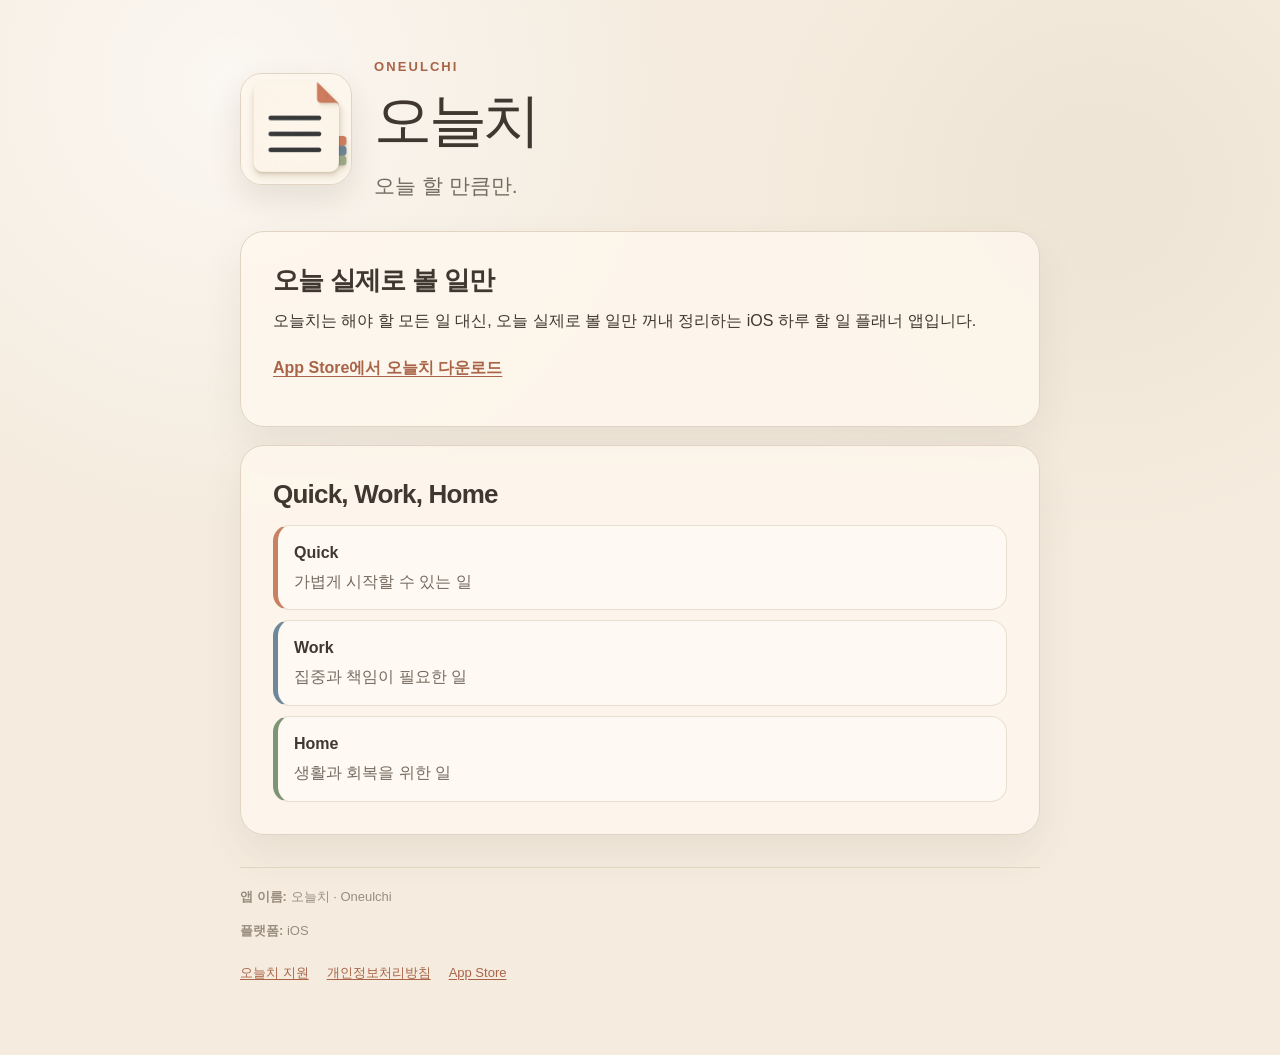
==== index.html @ 7d3ae303 "docs: add official homepage and search metadata" ====
<!doctype html>
<html lang="ko">
  <head>
    <meta charset="utf-8">
    <meta name="viewport" content="width=device-width, initial-scale=1">
    <title>오늘치 | 오늘 할 만큼만, iOS 하루 할 일 플래너</title>
    <meta name="description" content="오늘치는 Quick, Work, Home 세 구역으로 오늘 실제로 볼 일만 정리하는 iOS 하루 할 일 플래너 앱입니다.">
    <link rel="canonical" href="https://junhokimapps.github.io/oneulchi-support/">
    <link rel="icon" href="./icon.png" type="image/png">
    <meta name="apple-itunes-app" content="app-id=6779292451">
    <meta property="og:type" content="website">
    <meta property="og:site_name" content="오늘치">
    <meta property="og:locale" content="ko_KR">
    <meta property="og:title" content="오늘치 | 오늘 할 만큼만">
    <meta property="og:description" content="Quick, Work, Home 세 구역으로 오늘 실제로 볼 일만 정리하는 iOS 하루 플래너입니다.">
    <meta property="og:url" content="https://junhokimapps.github.io/oneulchi-support/">
    <meta property="og:image" content="https://junhokimapps.github.io/oneulchi-support/icon.png">
    <meta property="og:image:width" content="1024">
    <meta property="og:image:height" content="1024">
    <meta property="og:image:alt" content="오늘치 앱 아이콘">
    <meta name="twitter:card" content="summary">
    <link rel="stylesheet" href="./style.css">
    <script type="application/ld+json">
      {
        "@context": "https://schema.org",
        "@type": "SoftwareApplication",
        "name": "오늘치",
        "alternateName": "Oneulchi",
        "identifier": "6779292451",
        "operatingSystem": "iOS",
        "applicationCategory": "ProductivityApplication",
        "description": "Quick, Work, Home 세 구역으로 오늘 실제로 볼 일만 정리하는 조용한 하루 플래너입니다.",
        "url": "https://junhokimapps.github.io/oneulchi-support/",
        "downloadUrl": "https://apps.apple.com/kr/app/%EC%98%A4%EB%8A%98%EC%B9%98/id6779292451",
        "image": "https://junhokimapps.github.io/oneulchi-support/icon.png",
        "author": {
          "@type": "Person",
          "name": "Junho Kim"
        }
      }
    </script>
  </head>
  <body>
    <main class="page">
      <header class="hero app-hero">
        <img class="app-icon" src="./icon.png" width="112" height="112" alt="오늘치 앱 아이콘">
        <div>
          <p class="eyebrow">ONEULCHI</p>
          <h1>오늘치</h1>
          <p class="lead">오늘 할 만큼만.</p>
        </div>
      </header>

      <section class="card">
        <h2>오늘 실제로 볼 일만</h2>
        <p>오늘치는 해야 할 모든 일 대신, 오늘 실제로 볼 일만 꺼내 정리하는 iOS 하루 할 일 플래너 앱입니다.</p>
        <p><a class="primary-link" href="https://apps.apple.com/kr/app/%EC%98%A4%EB%8A%98%EC%B9%98/id6779292451">App Store에서 오늘치 다운로드</a></p>
      </section>

      <section class="card">
        <h2>Quick, Work, Home</h2>
        <div class="category-list">
          <div class="category quick">
            <strong>Quick</strong>
            <span class="muted">가볍게 시작할 수 있는 일</span>
          </div>
          <div class="category work">
            <strong>Work</strong>
            <span class="muted">집중과 책임이 필요한 일</span>
          </div>
          <div class="category home">
            <strong>Home</strong>
            <span class="muted">생활과 회복을 위한 일</span>
          </div>
        </div>
      </section>

      <footer class="meta">
        <p><strong>앱 이름:</strong> 오늘치 · Oneulchi</p>
        <p><strong>플랫폼:</strong> iOS</p>
        <nav class="footer-links" aria-label="관련 링크">
          <a href="./support.html">오늘치 지원</a>
          <a href="./privacy.html">개인정보처리방침</a>
          <a href="https://apps.apple.com/kr/app/%EC%98%A4%EB%8A%98%EC%B9%98/id6779292451">App Store</a>
        </nav>
      </footer>
    </main>
  </body>
</html>
---- style.css ----
:root {
  color-scheme: light;
  --paper: #f5ecdf;
  --paper-soft: #fffaf2;
  --card: #fff8ee;
  --text: #3f3730;
  --muted: #756a60;
  --subtle: #9a8d80;
  --line: #e1d4c3;
  --accent: #a96448;
  --quick: #c78262;
  --work: #6f879a;
  --home: #7d9475;
}

* {
  box-sizing: border-box;
}

body {
  margin: 0;
  background:
    radial-gradient(circle at 18% 8%, rgba(255, 255, 255, 0.58), transparent 28rem),
    radial-gradient(circle at 86% 18%, rgba(224, 211, 193, 0.32), transparent 24rem),
    linear-gradient(135deg, rgba(255, 255, 255, 0.22) 0 1px, transparent 1px 5px),
    var(--paper);
  color: var(--text);
  font-family: -apple-system, BlinkMacSystemFont, "Apple SD Gothic Neo", "Helvetica Neue", Arial, sans-serif;
  line-height: 1.68;
  word-break: keep-all;
}

a {
  color: var(--accent);
  text-decoration-thickness: 1px;
  text-underline-offset: 0.18em;
}

.primary-link {
  display: inline-block;
  font-weight: 700;
  margin-top: 8px;
}

.page {
  margin: 0 auto;
  max-width: 840px;
  padding: 56px 20px 72px;
}

.hero {
  margin-bottom: 28px;
}

.app-hero {
  align-items: center;
  display: flex;
  gap: 22px;
}

.app-icon {
  border: 1px solid var(--line);
  border-radius: 22px;
  box-shadow: 0 14px 32px rgba(82, 63, 45, 0.12);
  flex: 0 0 auto;
  height: 112px;
  width: 112px;
}

.eyebrow {
  color: var(--accent);
  font-size: 13px;
  font-weight: 700;
  letter-spacing: 0.16em;
  margin: 0 0 10px;
  text-transform: uppercase;
}

h1 {
  font-size: clamp(34px, 8vw, 58px);
  font-weight: 500;
  letter-spacing: -0.06em;
  line-height: 1.1;
  margin: 0;
}

.lead {
  color: var(--muted);
  font-size: clamp(17px, 3.5vw, 21px);
  margin: 16px 0 0;
}

.card {
  background: rgba(255, 248, 238, 0.82);
  border: 1px solid var(--line);
  border-radius: 24px;
  box-shadow: 0 18px 42px rgba(82, 63, 45, 0.08);
  margin: 18px 0;
  padding: clamp(20px, 4vw, 32px);
}

h2 {
  font-size: clamp(20px, 4vw, 26px);
  font-weight: 600;
  letter-spacing: -0.03em;
  line-height: 1.25;
  margin: 0 0 12px;
}

h3 {
  font-size: 17px;
  font-weight: 700;
  margin: 24px 0 8px;
}

p {
  margin: 0 0 12px;
}

ul {
  margin: 10px 0 0;
  padding-left: 1.2rem;
}

li {
  margin: 7px 0;
}

.muted {
  color: var(--muted);
}

.note {
  border-left: 4px solid var(--line);
  color: var(--muted);
  margin-top: 18px;
  padding: 2px 0 2px 14px;
}

.category-list {
  display: grid;
  gap: 10px;
  margin-top: 14px;
}

.category {
  background: rgba(255, 252, 247, 0.64);
  border: 1px solid rgba(224, 212, 195, 0.72);
  border-radius: 16px;
  padding: 14px 16px;
}

.category strong {
  display: block;
  margin-bottom: 2px;
}

.quick {
  border-left: 5px solid var(--quick);
}

.work {
  border-left: 5px solid var(--work);
}

.home {
  border-left: 5px solid var(--home);
}

.meta {
  border-top: 1px solid var(--line);
  color: var(--subtle);
  font-size: 13px;
  margin-top: 32px;
  padding-top: 18px;
}

.footer-links {
  display: flex;
  flex-wrap: wrap;
  gap: 10px 18px;
  margin-top: 20px;
}

@media (max-width: 560px) {
  .page {
    padding: 36px 16px 56px;
  }

  .card {
    border-radius: 20px;
  }

  .app-hero {
    align-items: flex-start;
    gap: 16px;
  }

  .app-icon {
    border-radius: 17px;
    height: 84px;
    width: 84px;
  }
}
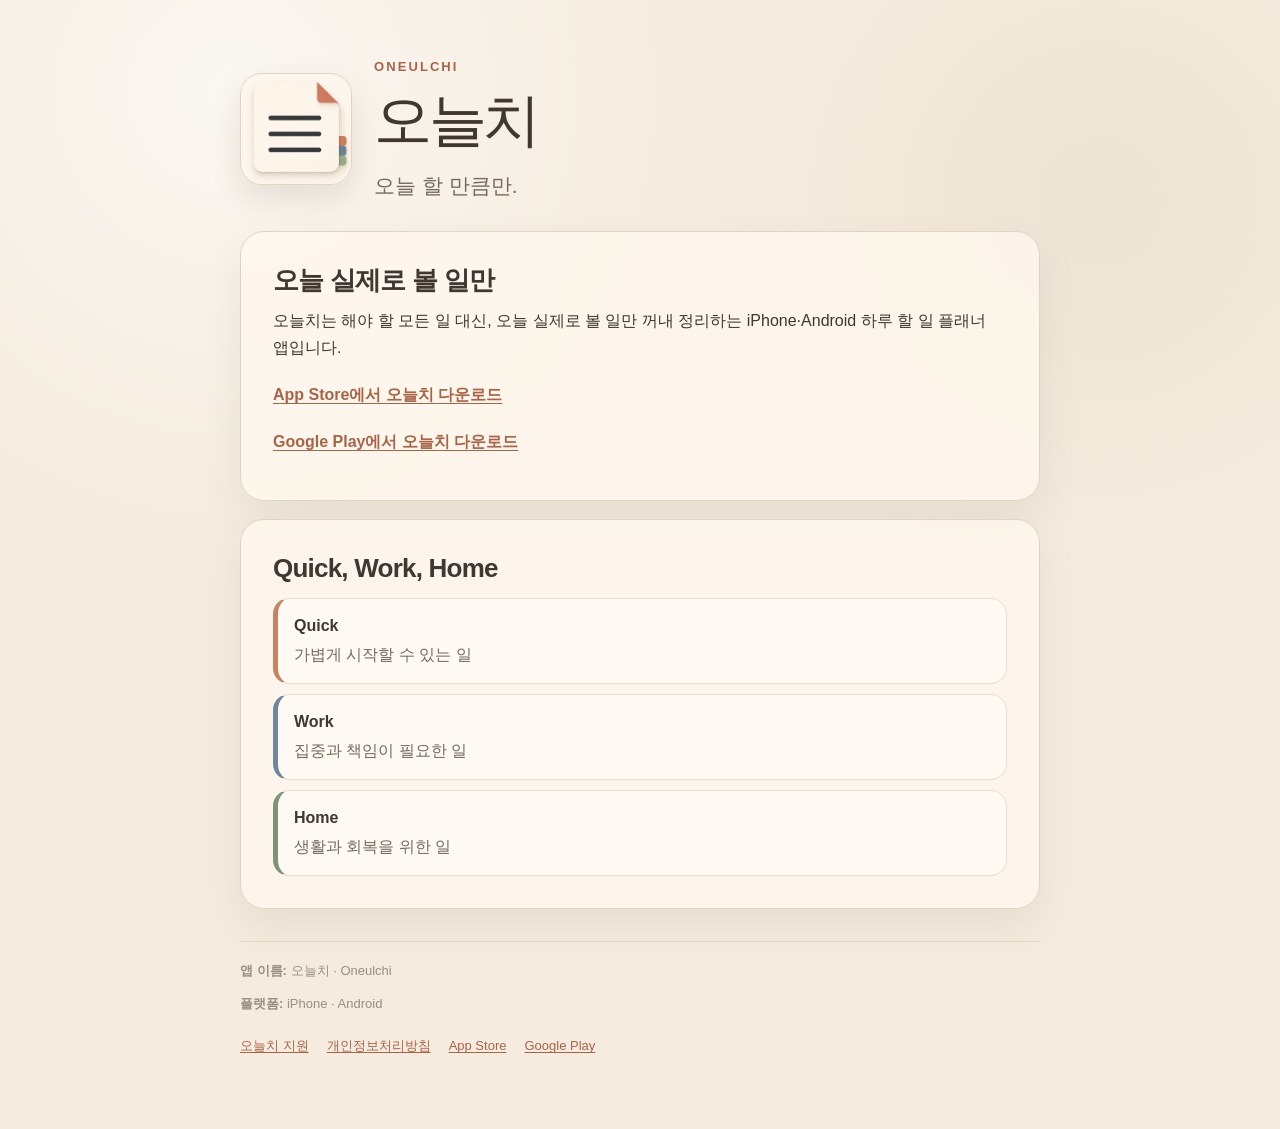
==== commit 3e38d49b: "docs: add Google Play download link" ====
--- a/index.html
+++ b/index.html
@@ -3,8 +3,8 @@
   <head>
     <meta charset="utf-8">
     <meta name="viewport" content="width=device-width, initial-scale=1">
-    <title>오늘치 | 오늘 할 만큼만, iOS 하루 할 일 플래너</title>
-    <meta name="description" content="오늘치는 Quick, Work, Home 세 구역으로 오늘 실제로 볼 일만 정리하는 iOS 하루 할 일 플래너 앱입니다.">
+    <title>오늘치 | 오늘 할 만큼만, iPhone·Android 하루 할 일 플래너</title>
+    <meta name="description" content="오늘치는 Quick, Work, Home 세 구역으로 오늘 실제로 볼 일만 정리하는 iPhone·Android 하루 할 일 플래너 앱입니다.">
     <link rel="canonical" href="https://junhokimapps.github.io/oneulchi-support/">
     <link rel="icon" href="./icon.png" type="image/png">
     <meta name="apple-itunes-app" content="app-id=6779292451">
@@ -12,7 +12,7 @@
     <meta property="og:site_name" content="오늘치">
     <meta property="og:locale" content="ko_KR">
     <meta property="og:title" content="오늘치 | 오늘 할 만큼만">
-    <meta property="og:description" content="Quick, Work, Home 세 구역으로 오늘 실제로 볼 일만 정리하는 iOS 하루 플래너입니다.">
+    <meta property="og:description" content="Quick, Work, Home 세 구역으로 오늘 실제로 볼 일만 정리하는 iPhone·Android 하루 플래너입니다.">
     <meta property="og:url" content="https://junhokimapps.github.io/oneulchi-support/">
     <meta property="og:image" content="https://junhokimapps.github.io/oneulchi-support/icon.png">
     <meta property="og:image:width" content="1024">
@@ -27,11 +27,14 @@
         "name": "오늘치",
         "alternateName": "Oneulchi",
         "identifier": "6779292451",
-        "operatingSystem": "iOS",
+        "operatingSystem": ["iOS", "Android"],
         "applicationCategory": "ProductivityApplication",
         "description": "Quick, Work, Home 세 구역으로 오늘 실제로 볼 일만 정리하는 조용한 하루 플래너입니다.",
         "url": "https://junhokimapps.github.io/oneulchi-support/",
-        "downloadUrl": "https://apps.apple.com/kr/app/%EC%98%A4%EB%8A%98%EC%B9%98/id6779292451",
+        "downloadUrl": [
+          "https://apps.apple.com/kr/app/%EC%98%A4%EB%8A%98%EC%B9%98/id6779292451",
+          "https://play.google.com/store/apps/details?id=com.berpae.oneulchi"
+        ],
         "image": "https://junhokimapps.github.io/oneulchi-support/icon.png",
         "author": {
           "@type": "Person",
@@ -53,8 +56,9 @@
 
       <section class="card">
         <h2>오늘 실제로 볼 일만</h2>
-        <p>오늘치는 해야 할 모든 일 대신, 오늘 실제로 볼 일만 꺼내 정리하는 iOS 하루 할 일 플래너 앱입니다.</p>
+        <p>오늘치는 해야 할 모든 일 대신, 오늘 실제로 볼 일만 꺼내 정리하는 iPhone·Android 하루 할 일 플래너 앱입니다.</p>
         <p><a class="primary-link" href="https://apps.apple.com/kr/app/%EC%98%A4%EB%8A%98%EC%B9%98/id6779292451">App Store에서 오늘치 다운로드</a></p>
+        <p><a class="primary-link" href="https://play.google.com/store/apps/details?id=com.berpae.oneulchi">Google Play에서 오늘치 다운로드</a></p>
       </section>
 
       <section class="card">
@@ -77,11 +81,12 @@
 
       <footer class="meta">
         <p><strong>앱 이름:</strong> 오늘치 · Oneulchi</p>
-        <p><strong>플랫폼:</strong> iOS</p>
+        <p><strong>플랫폼:</strong> iPhone · Android</p>
         <nav class="footer-links" aria-label="관련 링크">
           <a href="./support.html">오늘치 지원</a>
           <a href="./privacy.html">개인정보처리방침</a>
           <a href="https://apps.apple.com/kr/app/%EC%98%A4%EB%8A%98%EC%B9%98/id6779292451">App Store</a>
+          <a href="https://play.google.com/store/apps/details?id=com.berpae.oneulchi">Google Play</a>
         </nav>
       </footer>
     </main>
